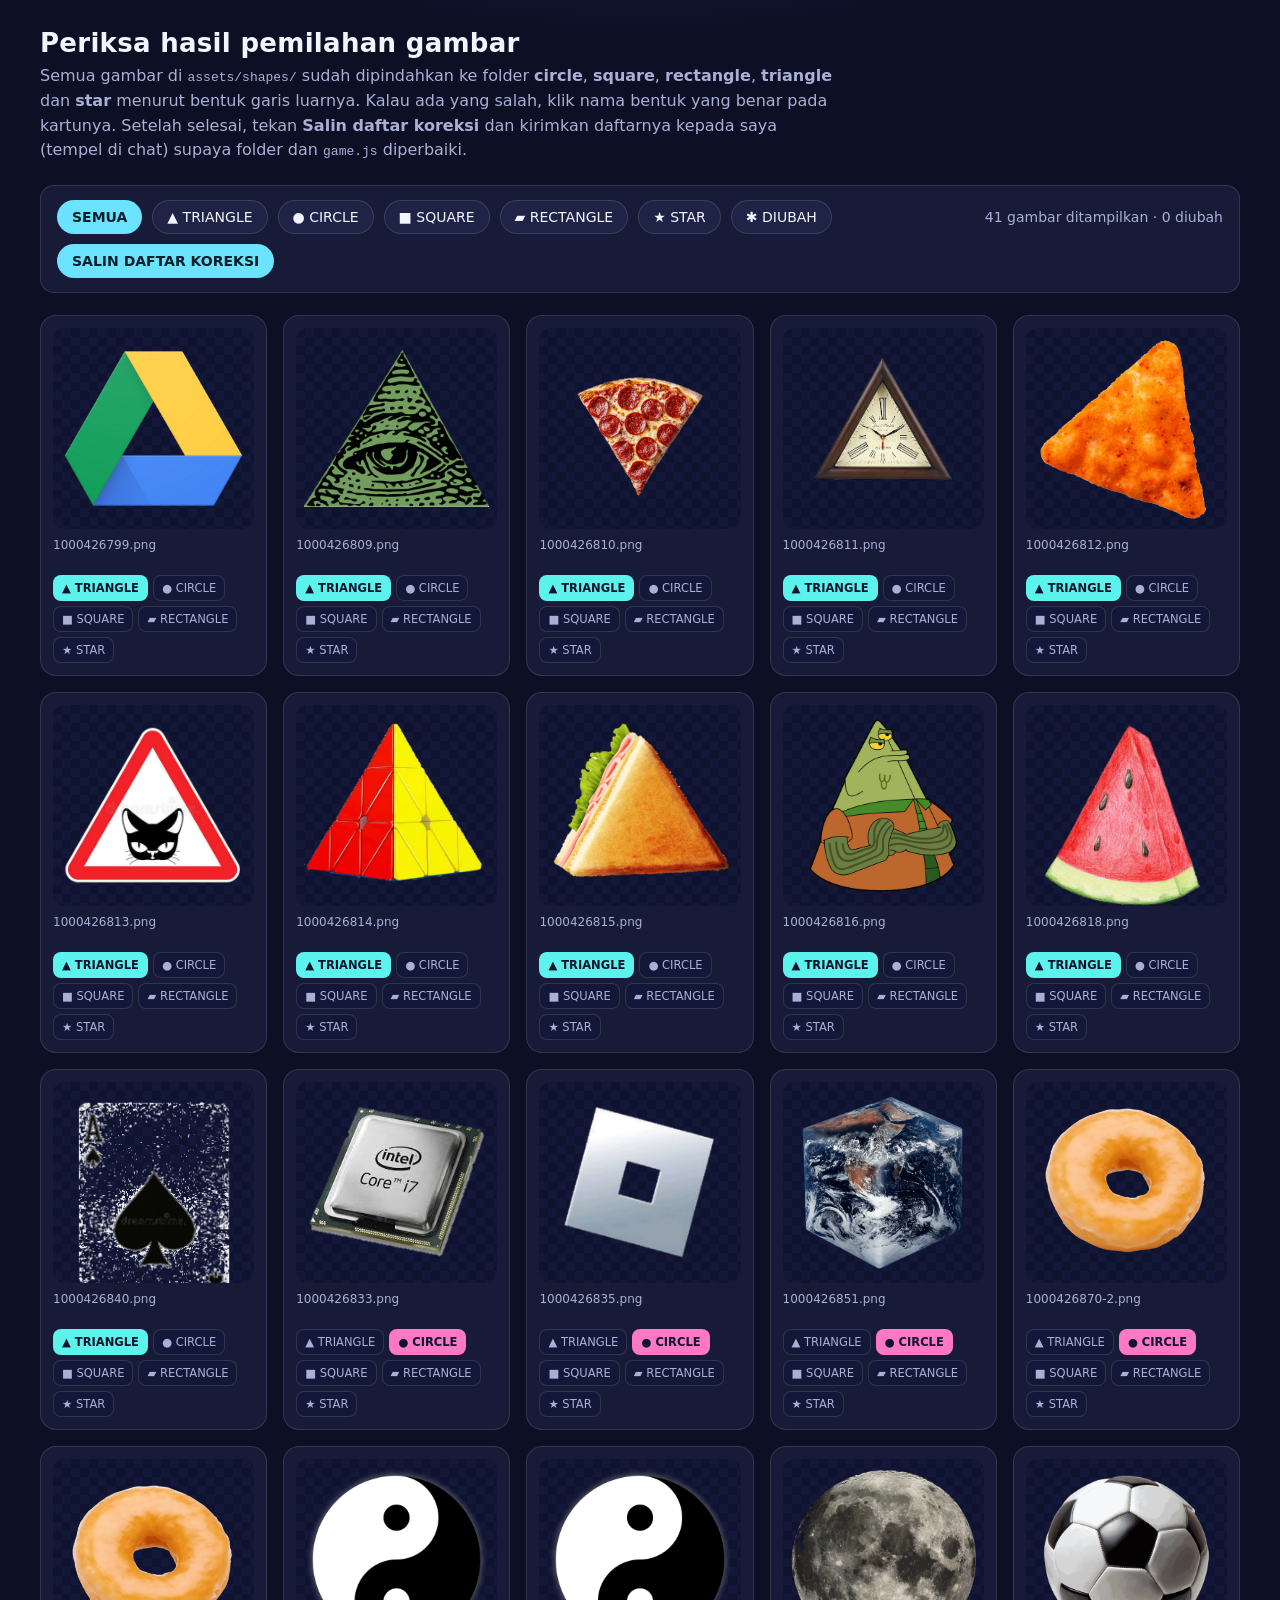
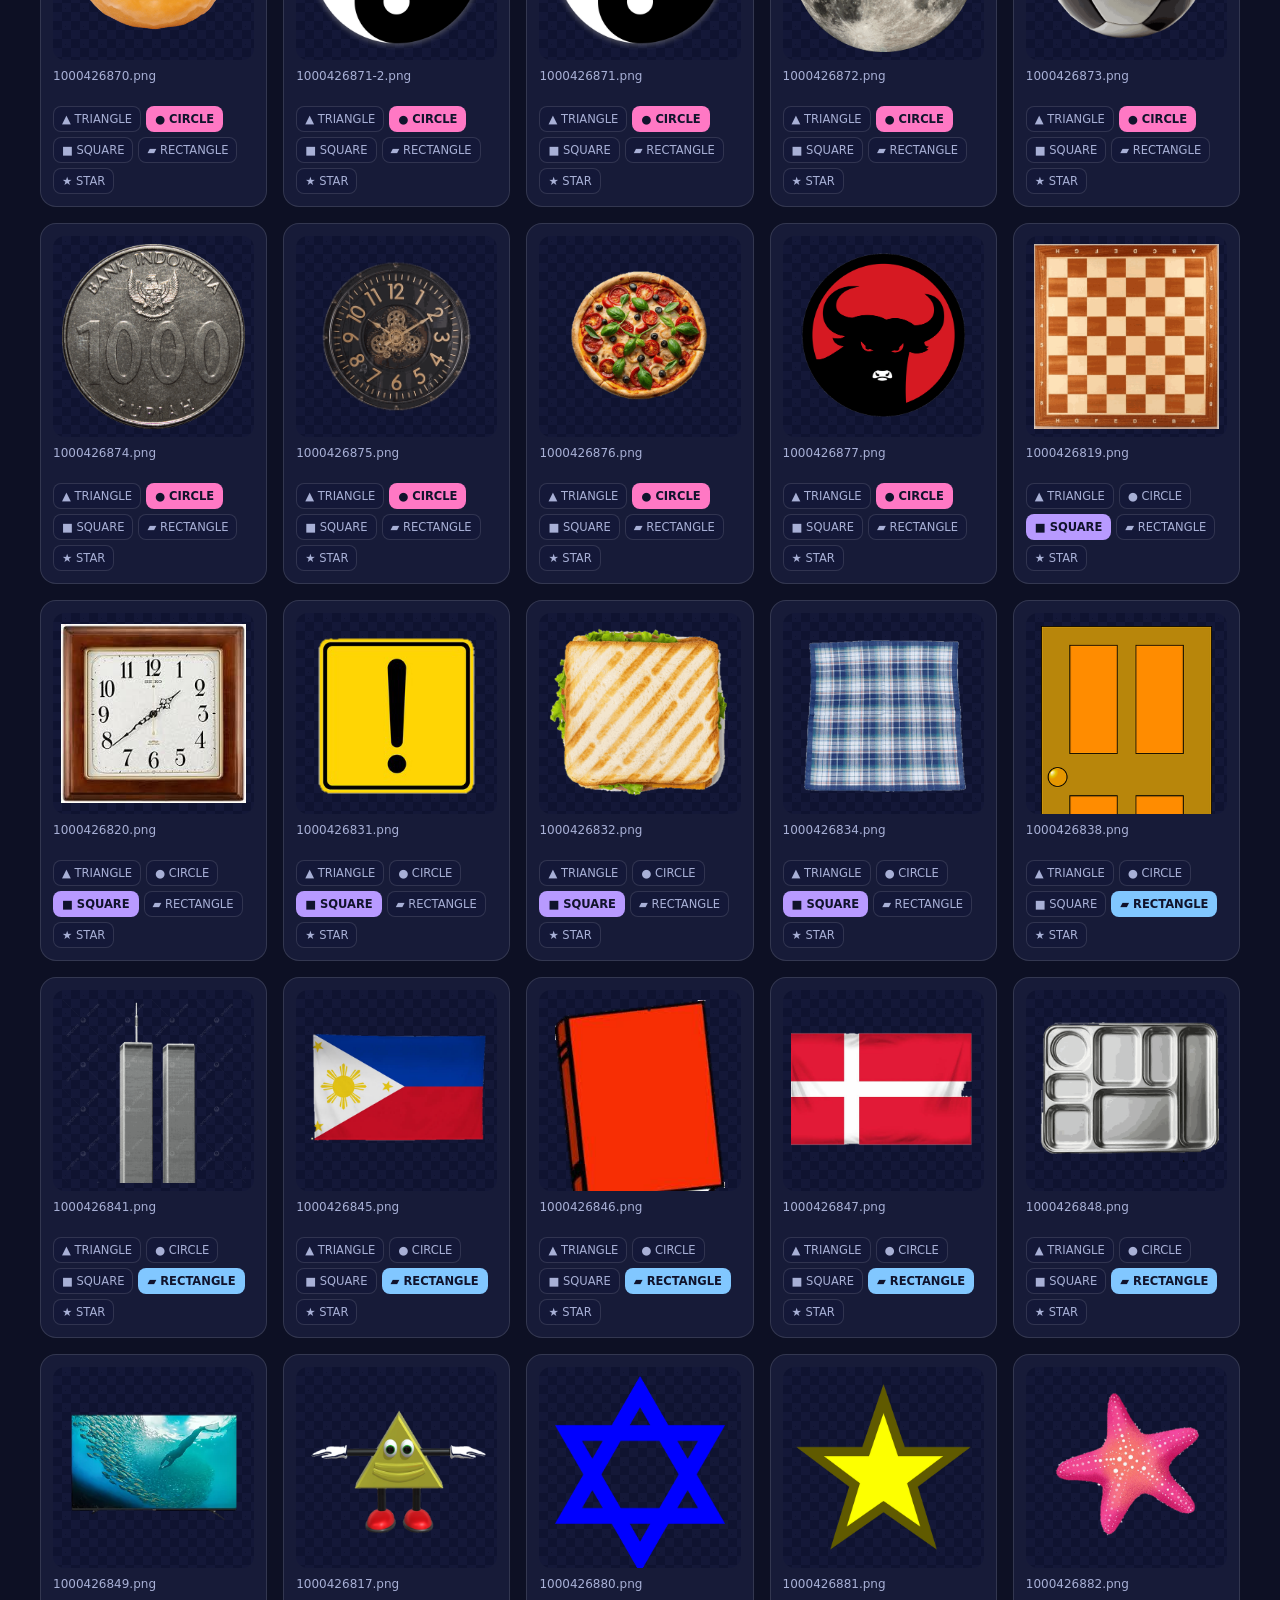
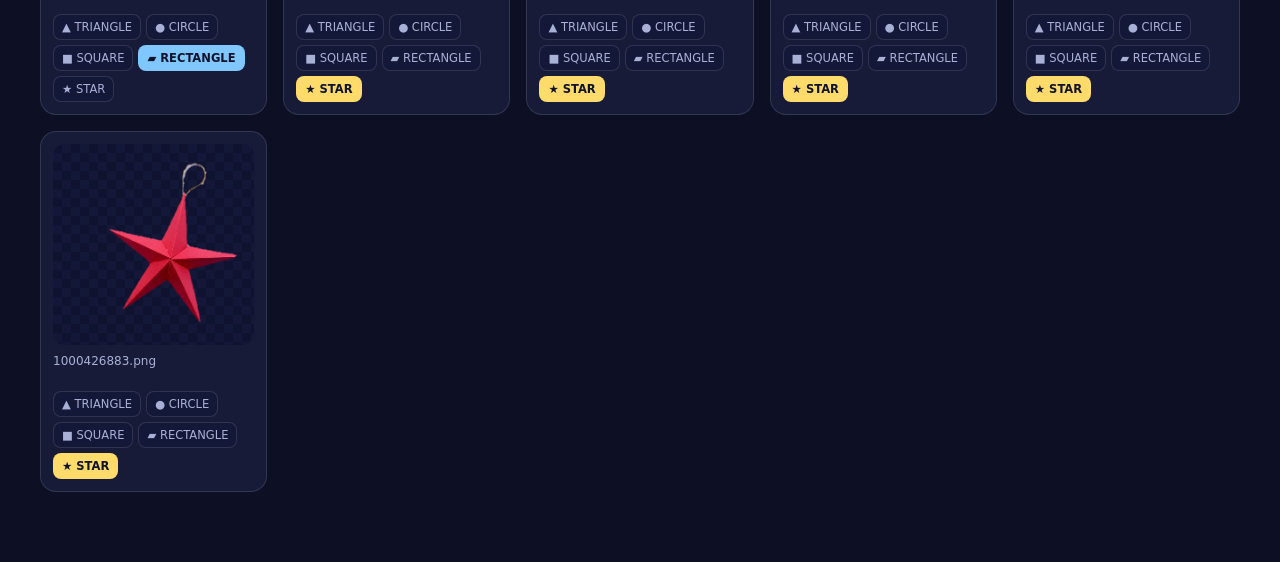
==== picture-sorter.html @ 2b08d11f "Sort uploaded pictures into shape folders and load them in the game Co-authored-by: arena-agent <297" ====
<!DOCTYPE html>
<html lang="id">
<head>
<meta charset="utf-8">
<meta name="viewport" content="width=device-width, initial-scale=1">
<title>Periksa urutan gambar — Shape Catcher</title>
<style>
  :root {
    --bg: #0d1024;
    --panel: #171b38;
    --panel-2: #1f2447;
    --line: rgba(255, 255, 255, .12);
    --text: #f2f5ff;
    --muted: #a8b0d6;
    --accent: #6be3ff;
  }
  * { box-sizing: border-box; }
  body {
    margin: 0;
    padding: 28px 20px 70px;
    background: radial-gradient(1200px 700px at 50% -10%, #23295a 0%, var(--bg) 60%);
    color: var(--text);
    font-family: "Segoe UI", system-ui, -apple-system, sans-serif;
    min-height: 100vh;
  }
  .wrap { max-width: 1200px; margin: 0 auto; }
  h1 { font-size: 26px; margin: 0 0 6px; letter-spacing: .3px; }
  p.lead { color: var(--muted); margin: 0 0 22px; line-height: 1.55; max-width: 78ch; }
  .bar {
    display: flex; flex-wrap: wrap; gap: 10px; align-items: center;
    background: var(--panel); border: 1px solid var(--line); border-radius: 14px;
    padding: 14px 16px; margin-bottom: 22px; position: sticky; top: 12px; z-index: 5;
  }
  .filter, .button {
    font: inherit; font-size: 14px; cursor: pointer;
    border: 1px solid var(--line); background: var(--panel-2); color: var(--text);
    border-radius: 999px; padding: 8px 14px;
  }
  .filter[aria-pressed="true"] { background: var(--accent); color: #05202b; border-color: transparent; font-weight: 700; }
  .button.primary { background: var(--accent); color: #05202b; border-color: transparent; font-weight: 700; }
  .spacer { flex: 1 1 auto; }
  .count { color: var(--muted); font-size: 14px; }
  .grid { display: grid; grid-template-columns: repeat(auto-fill, minmax(210px, 1fr)); gap: 16px; }
  .card { background: var(--panel); border: 1px solid var(--line); border-radius: 16px; padding: 12px; }
  .card.changed { border-color: var(--accent); box-shadow: 0 0 0 2px rgba(107, 227, 255, .25); }
  .thumb {
    width: 100%; aspect-ratio: 1 / 1; display: grid; place-items: center;
    background:
      linear-gradient(45deg, #141838 25%, transparent 25%) 0 0 / 18px 18px,
      linear-gradient(-45deg, #141838 25%, transparent 25%) 0 9px / 18px 18px,
      linear-gradient(45deg, transparent 75%, #141838 75%) 9px -9px / 18px 18px,
      linear-gradient(-45deg, transparent 75%, #141838 75%) -9px 0 / 18px 18px,
      #0f1330;
    border-radius: 12px; overflow: hidden;
  }
  .thumb img { max-width: 92%; max-height: 92%; object-fit: contain; display: block; }
  .name { font-size: 12px; color: var(--muted); margin: 9px 0 8px; word-break: break-all; min-height: 2.4em; }
  .shapes { display: flex; flex-wrap: wrap; gap: 5px; }
  .shape-btn {
    font: inherit; font-size: 11.5px; cursor: pointer; padding: 5px 8px; border-radius: 8px;
    border: 1px solid var(--line); background: #141838; color: var(--muted);
  }
  .shape-btn[aria-pressed="true"] { background: var(--shape-color, #fff); color: #10132c; border-color: transparent; font-weight: 700; }
  .copy-note { color: var(--accent); font-size: 13px; }
  textarea { width: 100%; height: 120px; margin-top: 14px; font-family: ui-monospace, monospace; font-size: 12px;
    background: #0b0e22; color: var(--text); border: 1px solid var(--line); border-radius: 12px; padding: 10px; }
  .hidden { display: none; }
</style>
</head>
<body>
<div class="wrap">
  <h1>Periksa hasil pemilahan gambar</h1>
  <p class="lead">
    Semua gambar di <code>assets/shapes/</code> sudah dipindahkan ke folder
    <b>circle</b>, <b>square</b>, <b>rectangle</b>, <b>triangle</b> dan <b>star</b>
    menurut bentuk garis luarnya. Kalau ada yang salah, klik nama bentuk yang benar pada kartunya.
    Setelah selesai, tekan <b>Salin daftar koreksi</b> dan kirimkan daftarnya kepada saya
    (tempel di chat) supaya folder dan <code>game.js</code> diperbaiki.
  </p>

  <div class="bar">
    <button class="filter" data-shape="all" aria-pressed="true">SEMUA</button>
    <button class="filter" data-shape="triangle" aria-pressed="false">▲ TRIANGLE</button>
    <button class="filter" data-shape="circle" aria-pressed="false">● CIRCLE</button>
    <button class="filter" data-shape="square" aria-pressed="false">■ SQUARE</button>
    <button class="filter" data-shape="rectangle" aria-pressed="false">▰ RECTANGLE</button>
    <button class="filter" data-shape="star" aria-pressed="false">★ STAR</button>
    <button class="filter" data-shape="changed" aria-pressed="false">✱ DIUBAH</button>
    <span class="spacer"></span>
    <span class="count" id="count"></span>
    <button class="button primary" id="copy">SALIN DAFTAR KOREKSI</button>
  </div>

  <div class="grid" id="grid"></div>

  <div id="out-block" class="hidden">
    <p class="copy-note">Daftar koreksi (salin &amp; kirimkan):</p>
    <textarea id="out" readonly></textarea>
  </div>
</div>

<script>
const shapeOrder = ['triangle', 'circle', 'square', 'rectangle', 'star'];
const shapeInfo = {
  triangle:  { label: 'TRIANGLE',  symbol: '▲', color: '#5df3ed' },
  circle:    { label: 'CIRCLE',    symbol: '●', color: '#ff78c4' },
  square:    { label: 'SQUARE',    symbol: '■', color: '#b89aff' },
  rectangle: { label: 'RECTANGLE', symbol: '▰', color: '#81c7ff' },
  star:      { label: 'STAR',      symbol: '★', color: '#ffdb6c' },
};

// Generated from the folders in assets/shapes — edit this list if you add pictures by hand.
const pictures = [
    {
      "file": "1000426799.png",
      "shape": "triangle",
      "src": "assets/shapes/triangle/1000426799.png"
    },
    {
      "file": "1000426809.png",
      "shape": "triangle",
      "src": "assets/shapes/triangle/1000426809.png"
    },
    {
      "file": "1000426810.png",
      "shape": "triangle",
      "src": "assets/shapes/triangle/1000426810.png"
    },
    {
      "file": "1000426811.png",
      "shape": "triangle",
      "src": "assets/shapes/triangle/1000426811.png"
    },
    {
      "file": "1000426812.png",
      "shape": "triangle",
      "src": "assets/shapes/triangle/1000426812.png"
    },
    {
      "file": "1000426813.png",
      "shape": "triangle",
      "src": "assets/shapes/triangle/1000426813.png"
    },
    {
      "file": "1000426814.png",
      "shape": "triangle",
      "src": "assets/shapes/triangle/1000426814.png"
    },
    {
      "file": "1000426815.png",
      "shape": "triangle",
      "src": "assets/shapes/triangle/1000426815.png"
    },
    {
      "file": "1000426816.png",
      "shape": "triangle",
      "src": "assets/shapes/triangle/1000426816.png"
    },
    {
      "file": "1000426818.png",
      "shape": "triangle",
      "src": "assets/shapes/triangle/1000426818.png"
    },
    {
      "file": "1000426840.png",
      "shape": "triangle",
      "src": "assets/shapes/triangle/1000426840.png"
    },
    {
      "file": "1000426833.png",
      "shape": "circle",
      "src": "assets/shapes/circle/1000426833.png"
    },
    {
      "file": "1000426835.png",
      "shape": "circle",
      "src": "assets/shapes/circle/1000426835.png"
    },
    {
      "file": "1000426851.png",
      "shape": "circle",
      "src": "assets/shapes/circle/1000426851.png"
    },
    {
      "file": "1000426870-2.png",
      "shape": "circle",
      "src": "assets/shapes/circle/1000426870-2.png"
    },
    {
      "file": "1000426870.png",
      "shape": "circle",
      "src": "assets/shapes/circle/1000426870.png"
    },
    {
      "file": "1000426871-2.png",
      "shape": "circle",
      "src": "assets/shapes/circle/1000426871-2.png"
    },
    {
      "file": "1000426871.png",
      "shape": "circle",
      "src": "assets/shapes/circle/1000426871.png"
    },
    {
      "file": "1000426872.png",
      "shape": "circle",
      "src": "assets/shapes/circle/1000426872.png"
    },
    {
      "file": "1000426873.png",
      "shape": "circle",
      "src": "assets/shapes/circle/1000426873.png"
    },
    {
      "file": "1000426874.png",
      "shape": "circle",
      "src": "assets/shapes/circle/1000426874.png"
    },
    {
      "file": "1000426875.png",
      "shape": "circle",
      "src": "assets/shapes/circle/1000426875.png"
    },
    {
      "file": "1000426876.png",
      "shape": "circle",
      "src": "assets/shapes/circle/1000426876.png"
    },
    {
      "file": "1000426877.png",
      "shape": "circle",
      "src": "assets/shapes/circle/1000426877.png"
    },
    {
      "file": "1000426819.png",
      "shape": "square",
      "src": "assets/shapes/square/1000426819.png"
    },
    {
      "file": "1000426820.png",
      "shape": "square",
      "src": "assets/shapes/square/1000426820.png"
    },
    {
      "file": "1000426831.png",
      "shape": "square",
      "src": "assets/shapes/square/1000426831.png"
    },
    {
      "file": "1000426832.png",
      "shape": "square",
      "src": "assets/shapes/square/1000426832.png"
    },
    {
      "file": "1000426834.png",
      "shape": "square",
      "src": "assets/shapes/square/1000426834.png"
    },
    {
      "file": "1000426838.png",
      "shape": "rectangle",
      "src": "assets/shapes/rectangle/1000426838.png"
    },
    {
      "file": "1000426841.png",
      "shape": "rectangle",
      "src": "assets/shapes/rectangle/1000426841.png"
    },
    {
      "file": "1000426845.png",
      "shape": "rectangle",
      "src": "assets/shapes/rectangle/1000426845.png"
    },
    {
      "file": "1000426846.png",
      "shape": "rectangle",
      "src": "assets/shapes/rectangle/1000426846.png"
    },
    {
      "file": "1000426847.png",
      "shape": "rectangle",
      "src": "assets/shapes/rectangle/1000426847.png"
    },
    {
      "file": "1000426848.png",
      "shape": "rectangle",
      "src": "assets/shapes/rectangle/1000426848.png"
    },
    {
      "file": "1000426849.png",
      "shape": "rectangle",
      "src": "assets/shapes/rectangle/1000426849.png"
    },
    {
      "file": "1000426817.png",
      "shape": "star",
      "src": "assets/shapes/star/1000426817.png"
    },
    {
      "file": "1000426880.png",
      "shape": "star",
      "src": "assets/shapes/star/1000426880.png"
    },
    {
      "file": "1000426881.png",
      "shape": "star",
      "src": "assets/shapes/star/1000426881.png"
    },
    {
      "file": "1000426882.png",
      "shape": "star",
      "src": "assets/shapes/star/1000426882.png"
    },
    {
      "file": "1000426883.png",
      "shape": "star",
      "src": "assets/shapes/star/1000426883.png"
    }
  ];

const assigned = Object.create(null);
for (const item of pictures) assigned[item.file] = item.shape;

const grid = document.getElementById('grid');
const countLabel = document.getElementById('count');
const outBlock = document.getElementById('out-block');
const out = document.getElementById('out');
let filter = 'all';

function render() {
  grid.replaceChildren();
  let shown = 0;
  for (const item of pictures) {
    const current = assigned[item.file];
    const changed = current !== item.shape;
    if (filter === 'changed' && !changed) continue;
    if (filter !== 'all' && filter !== 'changed' && filter !== current) continue;
    shown += 1;

    const card = document.createElement('div');
    card.className = 'card' + (changed ? ' changed' : '');

    const thumb = document.createElement('div');
    thumb.className = 'thumb';
    const img = document.createElement('img');
    img.src = item.src;
    img.alt = item.file;
    img.loading = 'lazy';
    thumb.append(img);

    const name = document.createElement('div');
    name.className = 'name';
    name.textContent = item.file;

    const buttons = document.createElement('div');
    buttons.className = 'shapes';
    for (const shape of shapeOrder) {
      const info = shapeInfo[shape];
      const button = document.createElement('button');
      button.type = 'button';
      button.className = 'shape-btn';
      button.textContent = info.symbol + ' ' + info.label;
      button.style.setProperty('--shape-color', info.color);
      button.setAttribute('aria-pressed', String(shape === current));
      button.addEventListener('click', () => {
        assigned[item.file] = shape;
        render();
      });
      buttons.append(button);
    }

    card.append(thumb, name, buttons);
    grid.append(card);
  }
  const changedCount = pictures.filter((item) => assigned[item.file] !== item.shape).length;
  countLabel.textContent = `${shown} gambar ditampilkan · ${changedCount} diubah`;
}

document.querySelectorAll('.filter').forEach((button) => {
  button.addEventListener('click', () => {
    filter = button.dataset.shape;
    document.querySelectorAll('.filter').forEach((other) => {
      other.setAttribute('aria-pressed', String(other === button));
    });
    render();
  });
});

document.getElementById('copy').addEventListener('click', async () => {
  const changes = pictures
    .filter((item) => assigned[item.file] !== item.shape)
    .map((item) => ({ file: item.file, from: item.shape, to: assigned[item.file] }));
  const text = JSON.stringify(changes, null, 2);
  out.value = text;
  outBlock.classList.remove('hidden');
  try {
    await navigator.clipboard.writeText(text);
    document.getElementById('copy').textContent = 'TERSALIN ✔';
    setTimeout(() => { document.getElementById('copy').textContent = 'SALIN DAFTAR KOREKSI'; }, 1800);
  } catch (error) {
    out.select();
  }
});

render();
</script>
</body>
</html>
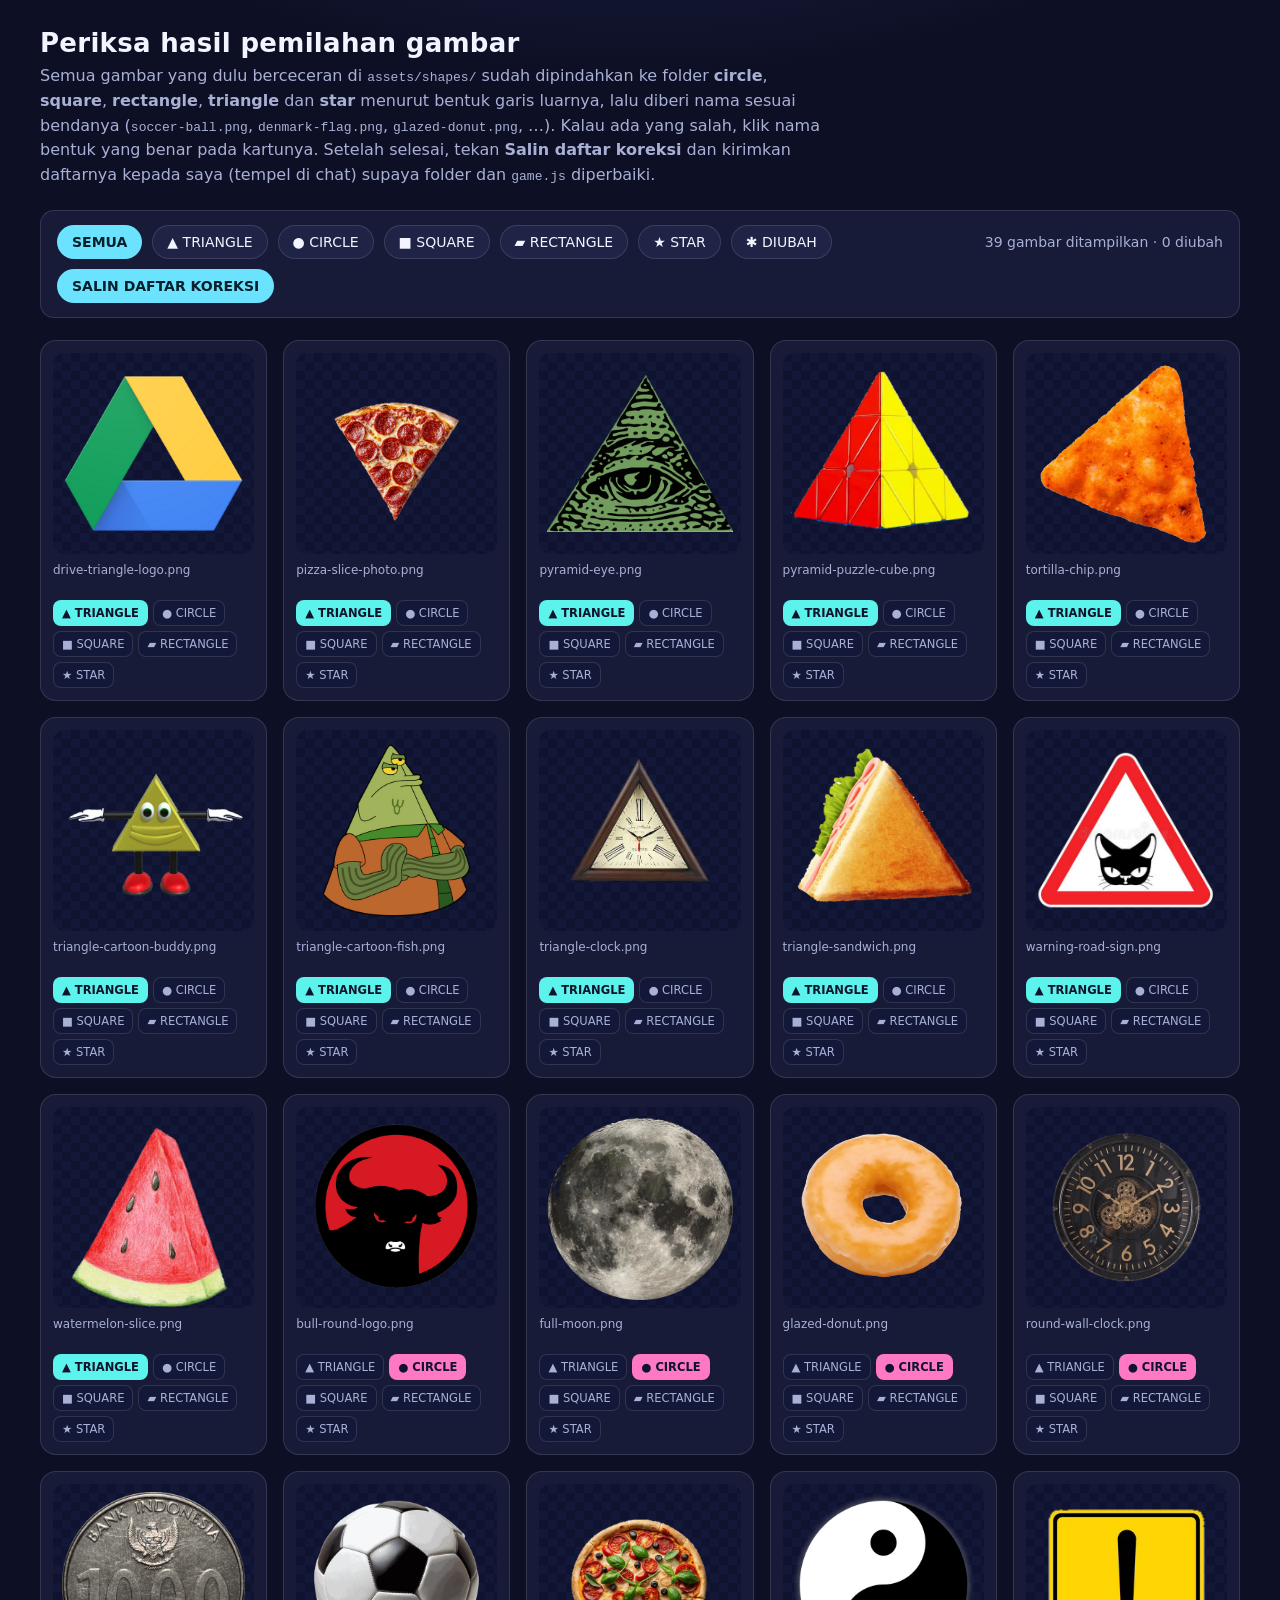
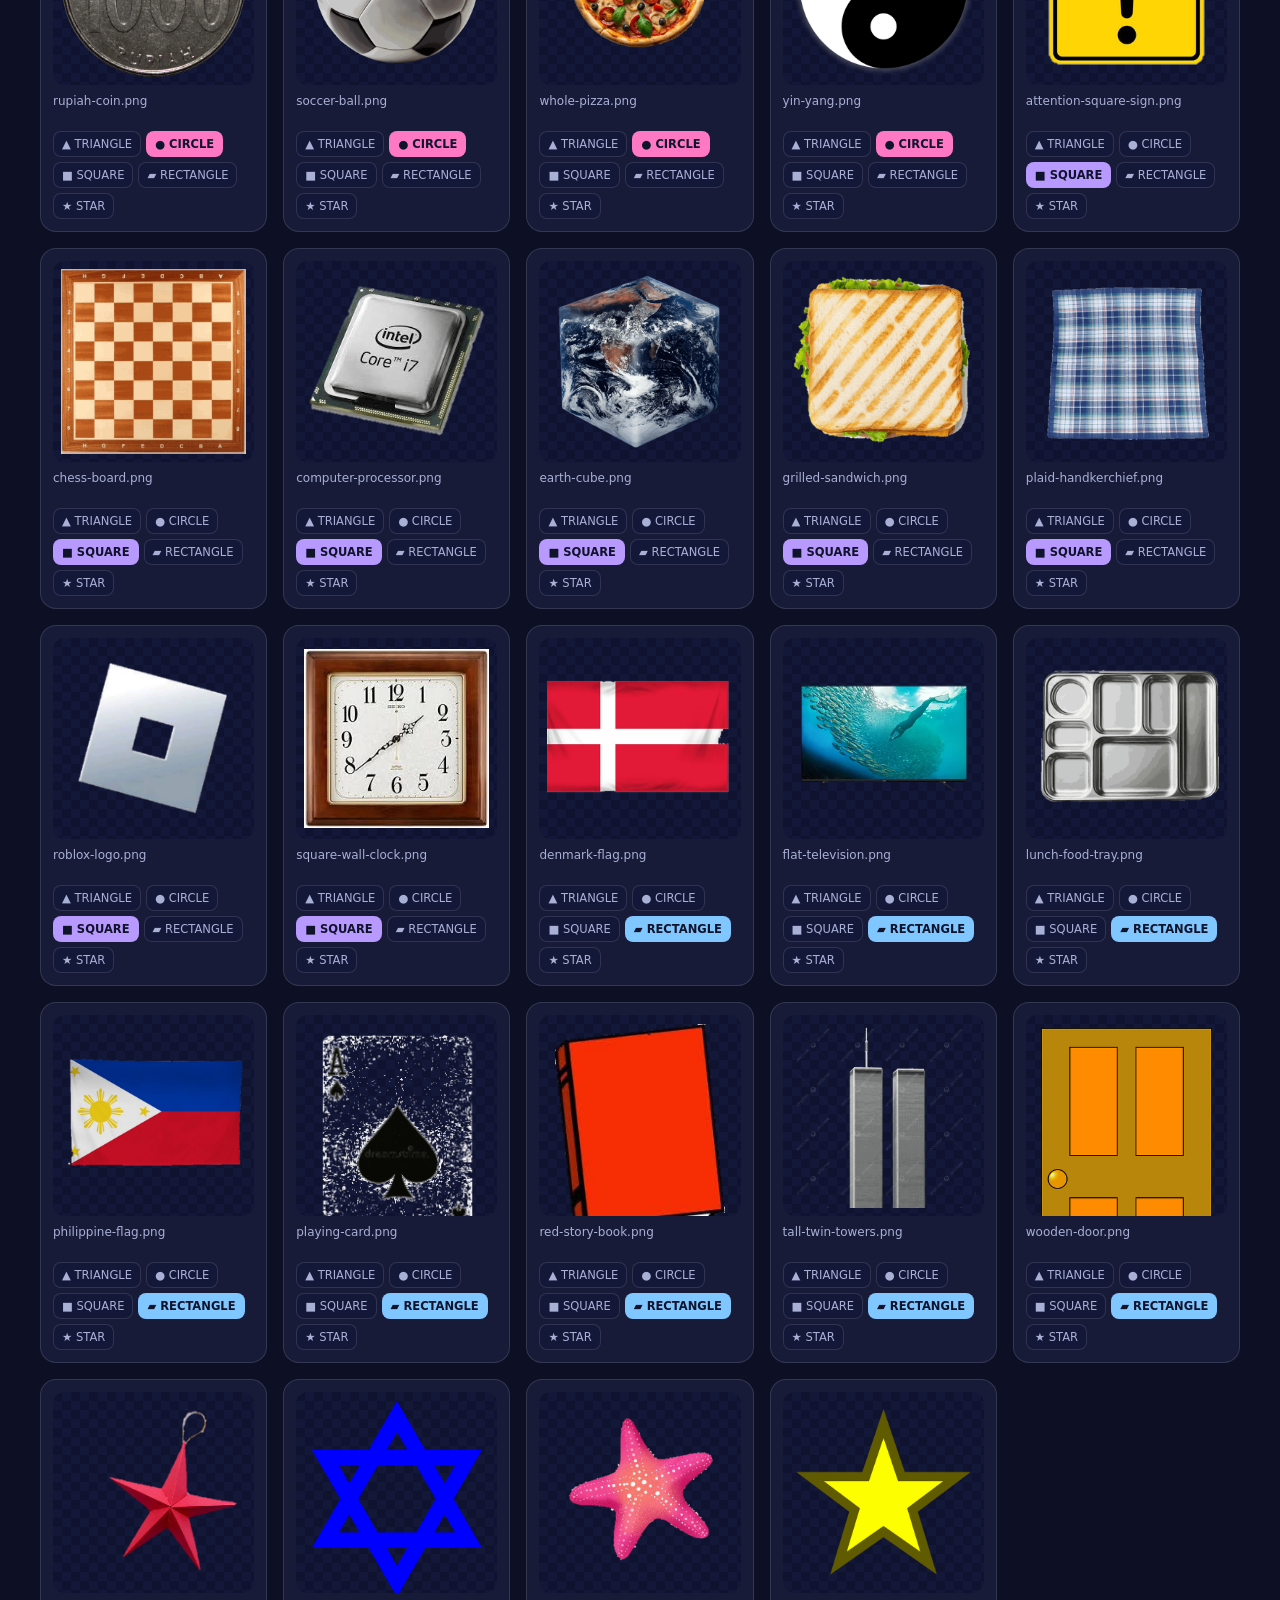
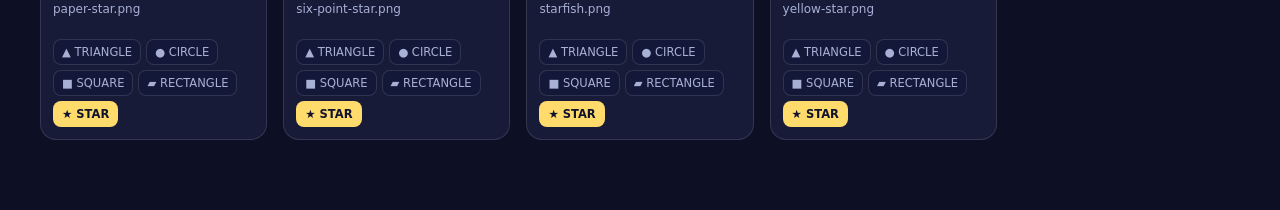
==== commit 60781be0: "Merge main and de-duplicate the picture library main (PR #4) and this branch both sorted the same lo" ====
--- a/picture-sorter.html
+++ b/picture-sorter.html
@@ -71,9 +71,11 @@
 <div class="wrap">
   <h1>Periksa hasil pemilahan gambar</h1>
   <p class="lead">
-    Semua gambar di <code>assets/shapes/</code> sudah dipindahkan ke folder
+    Semua gambar yang dulu berceceran di <code>assets/shapes/</code> sudah dipindahkan ke folder
     <b>circle</b>, <b>square</b>, <b>rectangle</b>, <b>triangle</b> dan <b>star</b>
-    menurut bentuk garis luarnya. Kalau ada yang salah, klik nama bentuk yang benar pada kartunya.
+    menurut bentuk garis luarnya, lalu diberi nama sesuai bendanya
+    (<code>soccer-ball.png</code>, <code>denmark-flag.png</code>, <code>glazed-donut.png</code>, …).
+    Kalau ada yang salah, klik nama bentuk yang benar pada kartunya.
     Setelah selesai, tekan <b>Salin daftar koreksi</b> dan kirimkan daftarnya kepada saya
     (tempel di chat) supaya folder dan <code>game.js</code> diperbaiki.
   </p>
@@ -112,209 +114,199 @@
 // Generated from the folders in assets/shapes — edit this list if you add pictures by hand.
 const pictures = [
     {
-      "file": "1000426799.png",
-      "shape": "triangle",
-      "src": "assets/shapes/triangle/1000426799.png"
-    },
-    {
-      "file": "1000426809.png",
-      "shape": "triangle",
-      "src": "assets/shapes/triangle/1000426809.png"
-    },
-    {
-      "file": "1000426810.png",
-      "shape": "triangle",
-      "src": "assets/shapes/triangle/1000426810.png"
-    },
-    {
-      "file": "1000426811.png",
-      "shape": "triangle",
-      "src": "assets/shapes/triangle/1000426811.png"
-    },
-    {
-      "file": "1000426812.png",
-      "shape": "triangle",
-      "src": "assets/shapes/triangle/1000426812.png"
-    },
-    {
-      "file": "1000426813.png",
-      "shape": "triangle",
-      "src": "assets/shapes/triangle/1000426813.png"
-    },
-    {
-      "file": "1000426814.png",
-      "shape": "triangle",
-      "src": "assets/shapes/triangle/1000426814.png"
-    },
-    {
-      "file": "1000426815.png",
-      "shape": "triangle",
-      "src": "assets/shapes/triangle/1000426815.png"
-    },
-    {
-      "file": "1000426816.png",
-      "shape": "triangle",
-      "src": "assets/shapes/triangle/1000426816.png"
-    },
-    {
-      "file": "1000426818.png",
-      "shape": "triangle",
-      "src": "assets/shapes/triangle/1000426818.png"
-    },
-    {
-      "file": "1000426840.png",
-      "shape": "triangle",
-      "src": "assets/shapes/triangle/1000426840.png"
-    },
-    {
-      "file": "1000426833.png",
-      "shape": "circle",
-      "src": "assets/shapes/circle/1000426833.png"
-    },
-    {
-      "file": "1000426835.png",
-      "shape": "circle",
-      "src": "assets/shapes/circle/1000426835.png"
-    },
-    {
-      "file": "1000426851.png",
-      "shape": "circle",
-      "src": "assets/shapes/circle/1000426851.png"
-    },
-    {
-      "file": "1000426870-2.png",
-      "shape": "circle",
-      "src": "assets/shapes/circle/1000426870-2.png"
-    },
-    {
-      "file": "1000426870.png",
-      "shape": "circle",
-      "src": "assets/shapes/circle/1000426870.png"
-    },
-    {
-      "file": "1000426871-2.png",
-      "shape": "circle",
-      "src": "assets/shapes/circle/1000426871-2.png"
-    },
-    {
-      "file": "1000426871.png",
-      "shape": "circle",
-      "src": "assets/shapes/circle/1000426871.png"
-    },
-    {
-      "file": "1000426872.png",
-      "shape": "circle",
-      "src": "assets/shapes/circle/1000426872.png"
-    },
-    {
-      "file": "1000426873.png",
-      "shape": "circle",
-      "src": "assets/shapes/circle/1000426873.png"
-    },
-    {
-      "file": "1000426874.png",
-      "shape": "circle",
-      "src": "assets/shapes/circle/1000426874.png"
-    },
-    {
-      "file": "1000426875.png",
-      "shape": "circle",
-      "src": "assets/shapes/circle/1000426875.png"
-    },
-    {
-      "file": "1000426876.png",
-      "shape": "circle",
-      "src": "assets/shapes/circle/1000426876.png"
-    },
-    {
-      "file": "1000426877.png",
-      "shape": "circle",
-      "src": "assets/shapes/circle/1000426877.png"
-    },
-    {
-      "file": "1000426819.png",
-      "shape": "square",
-      "src": "assets/shapes/square/1000426819.png"
-    },
-    {
-      "file": "1000426820.png",
-      "shape": "square",
-      "src": "assets/shapes/square/1000426820.png"
-    },
-    {
-      "file": "1000426831.png",
-      "shape": "square",
-      "src": "assets/shapes/square/1000426831.png"
-    },
-    {
-      "file": "1000426832.png",
-      "shape": "square",
-      "src": "assets/shapes/square/1000426832.png"
-    },
-    {
-      "file": "1000426834.png",
-      "shape": "square",
-      "src": "assets/shapes/square/1000426834.png"
-    },
-    {
-      "file": "1000426838.png",
-      "shape": "rectangle",
-      "src": "assets/shapes/rectangle/1000426838.png"
-    },
-    {
-      "file": "1000426841.png",
-      "shape": "rectangle",
-      "src": "assets/shapes/rectangle/1000426841.png"
-    },
-    {
-      "file": "1000426845.png",
-      "shape": "rectangle",
-      "src": "assets/shapes/rectangle/1000426845.png"
-    },
-    {
-      "file": "1000426846.png",
-      "shape": "rectangle",
-      "src": "assets/shapes/rectangle/1000426846.png"
-    },
-    {
-      "file": "1000426847.png",
-      "shape": "rectangle",
-      "src": "assets/shapes/rectangle/1000426847.png"
-    },
-    {
-      "file": "1000426848.png",
-      "shape": "rectangle",
-      "src": "assets/shapes/rectangle/1000426848.png"
-    },
-    {
-      "file": "1000426849.png",
-      "shape": "rectangle",
-      "src": "assets/shapes/rectangle/1000426849.png"
-    },
-    {
-      "file": "1000426817.png",
+      "file": "drive-triangle-logo.png",
+      "shape": "triangle",
+      "src": "assets/shapes/triangle/drive-triangle-logo.png"
+    },
+    {
+      "file": "pizza-slice-photo.png",
+      "shape": "triangle",
+      "src": "assets/shapes/triangle/pizza-slice-photo.png"
+    },
+    {
+      "file": "pyramid-eye.png",
+      "shape": "triangle",
+      "src": "assets/shapes/triangle/pyramid-eye.png"
+    },
+    {
+      "file": "pyramid-puzzle-cube.png",
+      "shape": "triangle",
+      "src": "assets/shapes/triangle/pyramid-puzzle-cube.png"
+    },
+    {
+      "file": "tortilla-chip.png",
+      "shape": "triangle",
+      "src": "assets/shapes/triangle/tortilla-chip.png"
+    },
+    {
+      "file": "triangle-cartoon-buddy.png",
+      "shape": "triangle",
+      "src": "assets/shapes/triangle/triangle-cartoon-buddy.png"
+    },
+    {
+      "file": "triangle-cartoon-fish.png",
+      "shape": "triangle",
+      "src": "assets/shapes/triangle/triangle-cartoon-fish.png"
+    },
+    {
+      "file": "triangle-clock.png",
+      "shape": "triangle",
+      "src": "assets/shapes/triangle/triangle-clock.png"
+    },
+    {
+      "file": "triangle-sandwich.png",
+      "shape": "triangle",
+      "src": "assets/shapes/triangle/triangle-sandwich.png"
+    },
+    {
+      "file": "warning-road-sign.png",
+      "shape": "triangle",
+      "src": "assets/shapes/triangle/warning-road-sign.png"
+    },
+    {
+      "file": "watermelon-slice.png",
+      "shape": "triangle",
+      "src": "assets/shapes/triangle/watermelon-slice.png"
+    },
+    {
+      "file": "bull-round-logo.png",
+      "shape": "circle",
+      "src": "assets/shapes/circle/bull-round-logo.png"
+    },
+    {
+      "file": "full-moon.png",
+      "shape": "circle",
+      "src": "assets/shapes/circle/full-moon.png"
+    },
+    {
+      "file": "glazed-donut.png",
+      "shape": "circle",
+      "src": "assets/shapes/circle/glazed-donut.png"
+    },
+    {
+      "file": "round-wall-clock.png",
+      "shape": "circle",
+      "src": "assets/shapes/circle/round-wall-clock.png"
+    },
+    {
+      "file": "rupiah-coin.png",
+      "shape": "circle",
+      "src": "assets/shapes/circle/rupiah-coin.png"
+    },
+    {
+      "file": "soccer-ball.png",
+      "shape": "circle",
+      "src": "assets/shapes/circle/soccer-ball.png"
+    },
+    {
+      "file": "whole-pizza.png",
+      "shape": "circle",
+      "src": "assets/shapes/circle/whole-pizza.png"
+    },
+    {
+      "file": "yin-yang.png",
+      "shape": "circle",
+      "src": "assets/shapes/circle/yin-yang.png"
+    },
+    {
+      "file": "attention-square-sign.png",
+      "shape": "square",
+      "src": "assets/shapes/square/attention-square-sign.png"
+    },
+    {
+      "file": "chess-board.png",
+      "shape": "square",
+      "src": "assets/shapes/square/chess-board.png"
+    },
+    {
+      "file": "computer-processor.png",
+      "shape": "square",
+      "src": "assets/shapes/square/computer-processor.png"
+    },
+    {
+      "file": "earth-cube.png",
+      "shape": "square",
+      "src": "assets/shapes/square/earth-cube.png"
+    },
+    {
+      "file": "grilled-sandwich.png",
+      "shape": "square",
+      "src": "assets/shapes/square/grilled-sandwich.png"
+    },
+    {
+      "file": "plaid-handkerchief.png",
+      "shape": "square",
+      "src": "assets/shapes/square/plaid-handkerchief.png"
+    },
+    {
+      "file": "roblox-logo.png",
+      "shape": "square",
+      "src": "assets/shapes/square/roblox-logo.png"
+    },
+    {
+      "file": "square-wall-clock.png",
+      "shape": "square",
+      "src": "assets/shapes/square/square-wall-clock.png"
+    },
+    {
+      "file": "denmark-flag.png",
+      "shape": "rectangle",
+      "src": "assets/shapes/rectangle/denmark-flag.png"
+    },
+    {
+      "file": "flat-television.png",
+      "shape": "rectangle",
+      "src": "assets/shapes/rectangle/flat-television.png"
+    },
+    {
+      "file": "lunch-food-tray.png",
+      "shape": "rectangle",
+      "src": "assets/shapes/rectangle/lunch-food-tray.png"
+    },
+    {
+      "file": "philippine-flag.png",
+      "shape": "rectangle",
+      "src": "assets/shapes/rectangle/philippine-flag.png"
+    },
+    {
+      "file": "playing-card.png",
+      "shape": "rectangle",
+      "src": "assets/shapes/rectangle/playing-card.png"
+    },
+    {
+      "file": "red-story-book.png",
+      "shape": "rectangle",
+      "src": "assets/shapes/rectangle/red-story-book.png"
+    },
+    {
+      "file": "tall-twin-towers.png",
+      "shape": "rectangle",
+      "src": "assets/shapes/rectangle/tall-twin-towers.png"
+    },
+    {
+      "file": "wooden-door.png",
+      "shape": "rectangle",
+      "src": "assets/shapes/rectangle/wooden-door.png"
+    },
+    {
+      "file": "paper-star.png",
       "shape": "star",
-      "src": "assets/shapes/star/1000426817.png"
-    },
-    {
-      "file": "1000426880.png",
+      "src": "assets/shapes/star/paper-star.png"
+    },
+    {
+      "file": "six-point-star.png",
       "shape": "star",
-      "src": "assets/shapes/star/1000426880.png"
-    },
-    {
-      "file": "1000426881.png",
+      "src": "assets/shapes/star/six-point-star.png"
+    },
+    {
+      "file": "starfish.png",
       "shape": "star",
-      "src": "assets/shapes/star/1000426881.png"
-    },
-    {
-      "file": "1000426882.png",
+      "src": "assets/shapes/star/starfish.png"
+    },
+    {
+      "file": "yellow-star.png",
       "shape": "star",
-      "src": "assets/shapes/star/1000426882.png"
-    },
-    {
-      "file": "1000426883.png",
-      "shape": "star",
-      "src": "assets/shapes/star/1000426883.png"
+      "src": "assets/shapes/star/yellow-star.png"
     }
   ];
 
